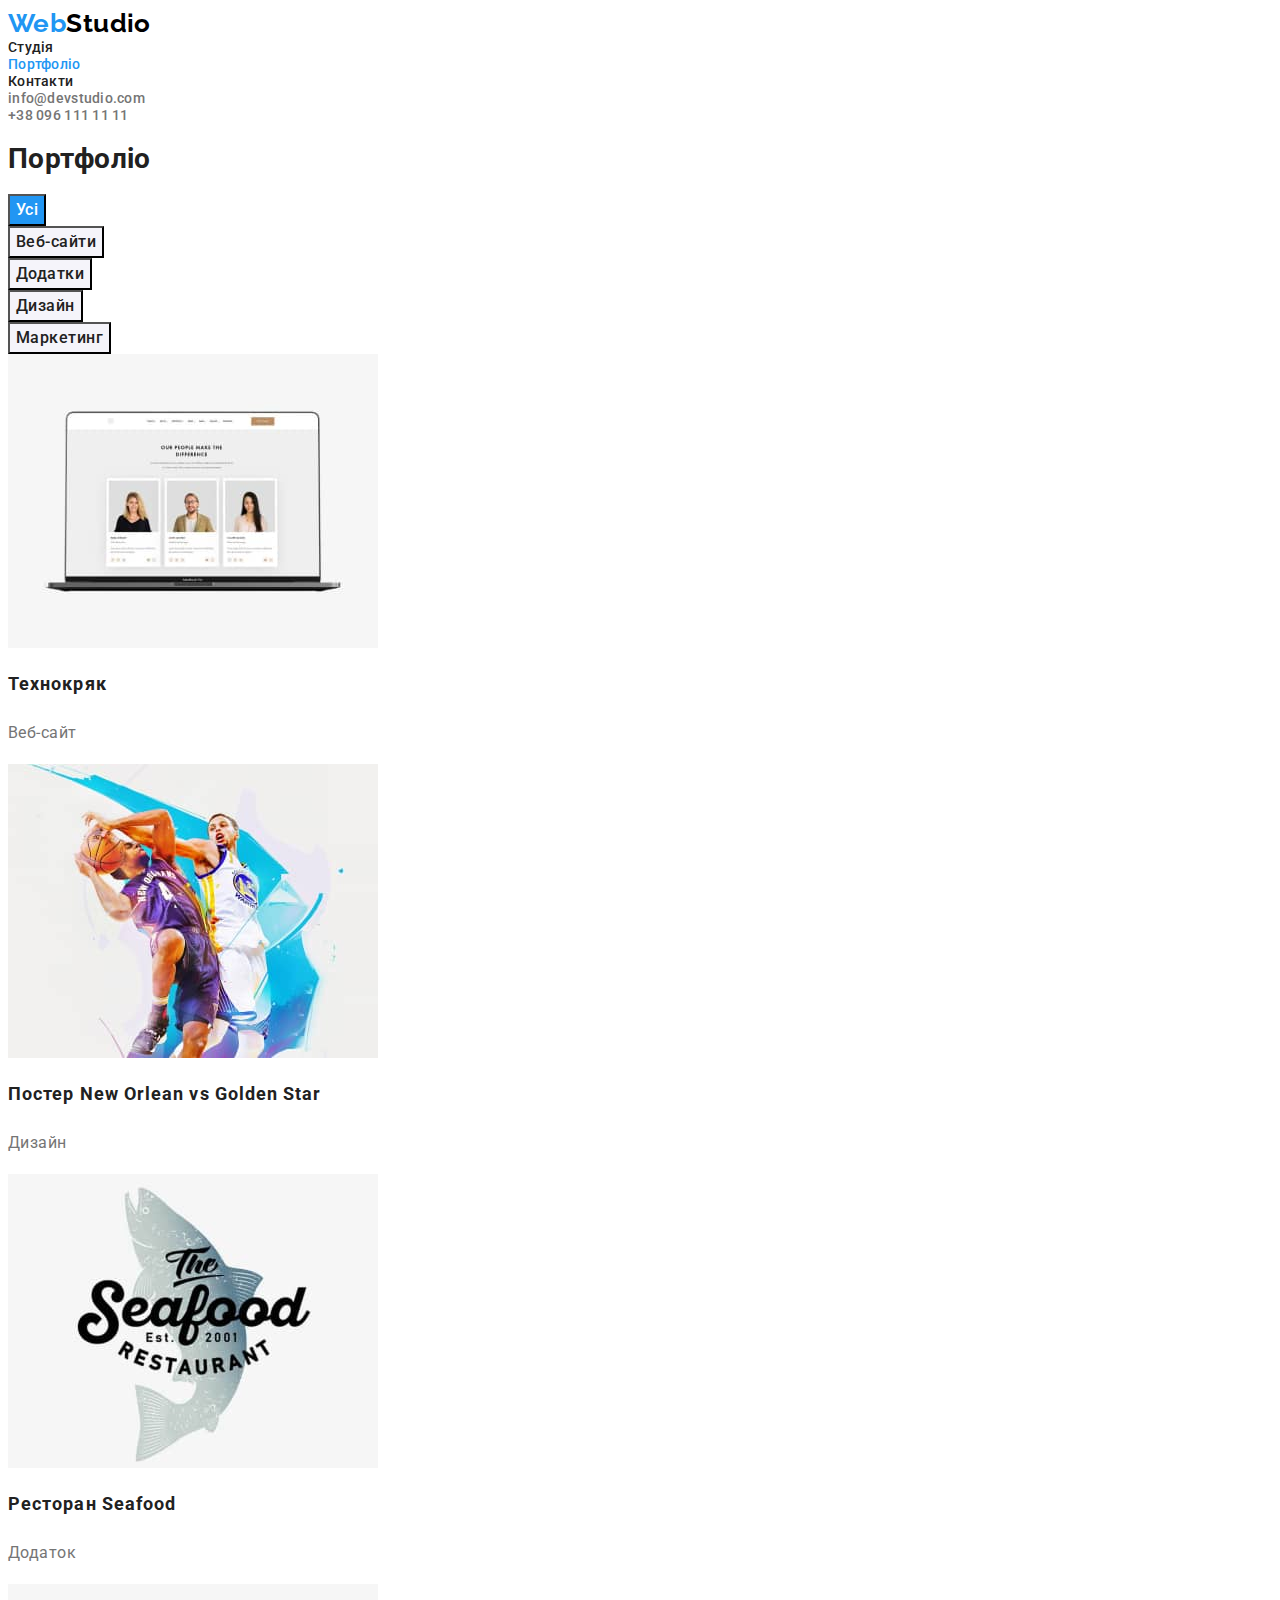
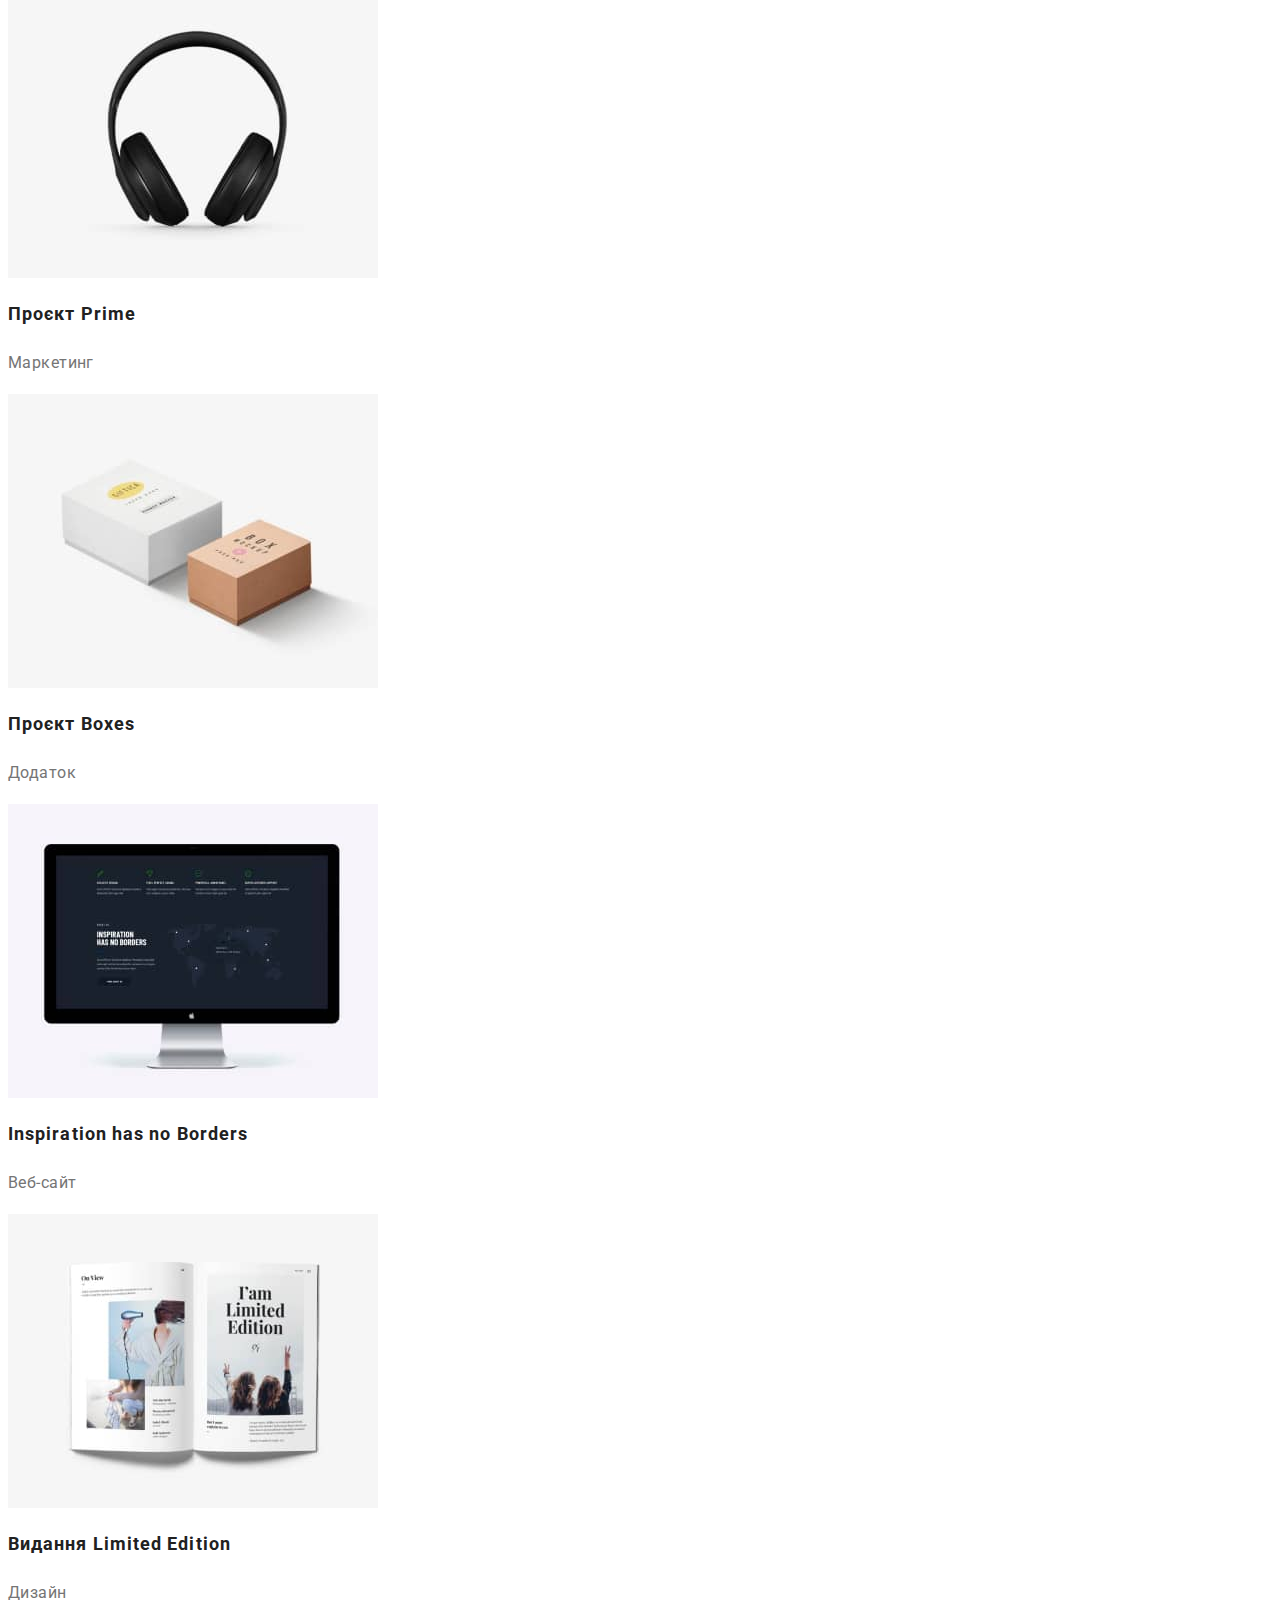
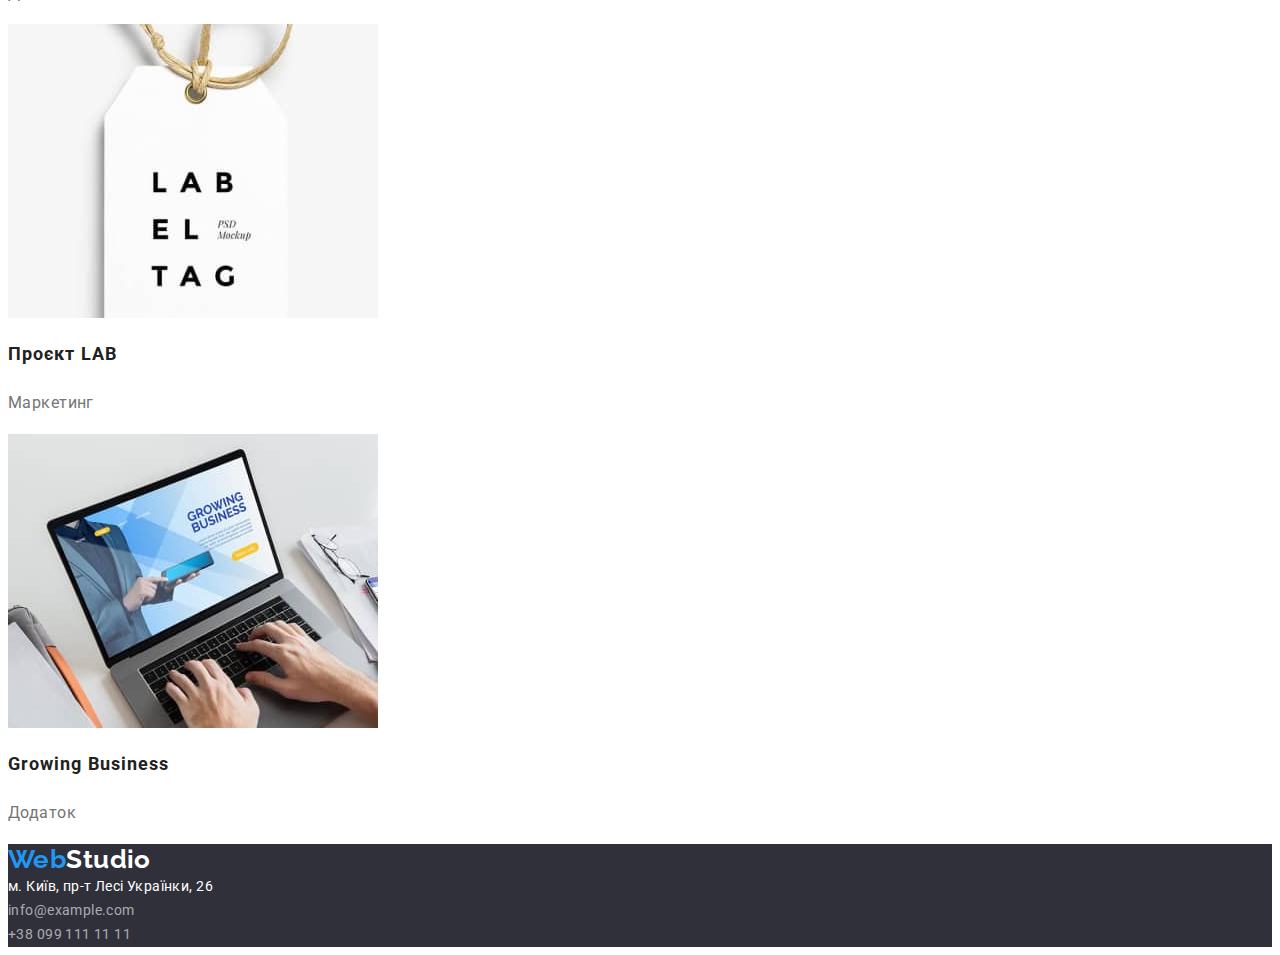
==== portfolio.html @ 36d88df8 "Initial commit" ====
<!DOCTYPE html>
<html lang="uk">
  <head>
    <meta charset="UTF-8" />
    <meta http-equiv="X-UA-Compatible" content="IE=edge" />
    <meta name="viewport" content="width=device-width, initial-scale=1.0" />
    <title>Портфоліо</title>
    <link rel="preconnect" href="https://fonts.googleapis.com" />
    <link rel="preconnect" href="https://fonts.gstatic.com" crossorigin />
    <link
      href="https://fonts.googleapis.com/css2?family=Raleway:wght@700&family=Roboto:wght@400;500;700;900&display=swap"
      rel="stylesheet"
    />
    <link rel="stylesheet" href="./css/styles.css">
  </head>
  <body>
     <!-- Header -->
     <header class="header">
      <nav class="site-nav" >
        <a class="link logo" href="./index.html">Web<span class="logo-header">Studio</span></a>
        <ul class="list site-nav-list">
          <li>
            <a class="link site-nav-link " href="./index.html">Студія</a>
          </li>
          <li>
            <a class="link site-nav-link current-link" href="./portfolio.html">Портфоліо</a>
          </li>
          <li>
            <a class="link site-nav-link " href="">Контакти</a>
          </li>
        </ul>
      </nav>
      <ul class="list header-contacts">
        <li><a class="link header-contacts-link " href="malito:info@devstudio.com">info@devstudio.com</a></li>
        <li><a class="link header-contacts-link" href="tel:+380961111111">+38 096 111 11 11</a></li>
      </ul>
    </header>
      <main>
        <!-- Portfolio -->
        <section class="portfolio">
            <h1 class="title">Портфоліо</h1>
            <ul class="list filter-list">
                <li><button class="filter-btn current-btn" type="button">Усі</button></li>
                <li><button class="filter-btn" type="button">Веб-сайти</button></li>
                <li><button class="filter-btn" type="button">Додатки</button></li>
                <li><button class="filter-btn" type="button">Дизайн</button></li>
                <li><button class="filter-btn" type="button">Маркетинг</button></li>
            </ul>
            <ul class="list portfolio-list">
                <li>
                    <img src="./images/portfolio/tehno.jpg" alt="веб-сайту Технокряк" width="370" height="294">
                    <h2 class="portfolio-title">Технокряк</h2>
                    <p class="portfolio-text">Веб-сайт</p>
                </li>
                <li>
                    <img src="./images/portfolio/new-orlean.jpg" alt="два чолвіка грають в батскетбол" width="370" height="294">
                    <h2 class="portfolio-title">Постер New Orlean vs Golden Star</h2>
                    <p class="portfolio-text">Дизайн</p>
                </li>
                <li>
                    <img src="./images/portfolio/seafood.jpg" alt="логотип ресторану" width="370" height="294">
                    <h2 class="portfolio-title">Ресторан Seafood</h2>
                    <p class="portfolio-text">Додаток</p>
                </li>
                <li>
                    <img src="./images/portfolio/prime.jpg" alt="чорні навушники" width="370" height="294">
                    <h2 class="portfolio-title">Проєкт Prime</h2>
                    <p class="portfolio-text">Маркетинг</p>
                </li>
                <li>
                    <img src="./images/portfolio/boxes.jpg" alt="одна біла кобка, одна коричнева" width="370" height="294">
                    <h2 class="portfolio-title">Проєкт Boxes</h2>
                    <p class="portfolio-text">Додаток</p>
                </li>
                <li>
                    <img src="./images/portfolio/inspiration.jpg" alt="монітор комп'ютера" width="370" height="294">
                    <h2 class="portfolio-title">Inspiration has no Borders</h2>
                    <p class="portfolio-text">Веб-сайт</p>
                </li>
                <li>
                    <img src="./images/portfolio/limited-edition.jpg" alt="відкритий журнал" width="370" height="294">
                    <h2 class="portfolio-title">Видання Limited Edition</h2>
                    <p class="portfolio-text">Дизайн</p>
                </li>
                <li>
                    <img src="./images/portfolio/lab.jpg" alt="біла лейба" width="370" height="294">
                    <h2 class="portfolio-title">Проєкт LAB</h2>
                    <p class="portfolio-text">Маркетинг</p>
                </li>
                <li>
                    <img src="./images/portfolio/growing.jpg" alt="людина друкує на ноутбуці" width="370" height="294">
                    <h2 class="portfolio-title">Growing Business</h2>
                    <p class="portfolio-text">Додаток</p>
                </li>
            </ul>
        </section>
      </main>
      <!-- Footer -->
      <footer class="footer">
        <a class="link logo" href="./index.html">Web<span class="logo-footer">Studio</span> </a>
        <address>
          <ul class="list footer-list">
            <li>
              <a class="link footer-link"
                href="https://goo.gl/maps/osZWfCpVYim8cWyT9"
                rel="noopener noreferrer nofollow"
                target="_blank"
                >м. Київ, пр-т Лесі Українки, 26</a
              >
            </li>
            <li><a class="link footer-contacts" href="mailto:info@example.com">info@example.com</a></li>
            <li><a class="link footer-contacts" href="tel:+380991111111">+38 099 111 11 11</a></li>
          </ul>
        </address>
      </footer>
  </body>
</html>
---- css/styles.css ----
:root {
  --main-color: #212121;
  --secondary-color: #757575;
  --accent-color: #2196f3;
  --main-bg-color: #ffffff;
  --letter-spacing: 0.03em;
  --main-indent-padding: 94px;
}

body {
  font-family: "Roboto", sans-serif;
  font-size: 14px;
  letter-spacing: var(--letter-spacing);
  color: var(--main-color);
}
/* Стилі утіліти */

.list {
  list-style: none;
  padding-left: 0;
  margin-top: 0;
  margin-bottom: 0;
}

.link {
  text-decoration: none;
  color: currentColor;
}
/* -------------------------- */
.logo {
  font-family: "Raleway";
  font-weight: 700;
  font-size: 26px;
  line-height: 1.19;

  color: var(--accent-color);
}

/* Стилі для header */

.logo-header {
  color: #000000;
}

.site-nav-link {
  font-weight: 500;
  font-size: 14px;
  line-height: 1.14;
  letter-spacing: 0.02em;
}
.site-nav-link:hover,
.site-nav-link:focus {
  color: var(--accent-color);
}
.current-link {
  color: var(--accent-color);
}

.header-contacts-link {
  font-weight: 500;
  font-size: 14px;
  line-height: 1.14;
  letter-spacing: 0.02em;

  color: var(--secondary-color);
}
.header-contacts-link:hover,
.header-contacts-link:focus {
  color: var(--accent-color);
}

/* Стилі секції Герой */

.hero {
  background-color: #2f303a;
}

.hero-title {
  font-weight: 900;
  font-size: 44px;
  line-height: 1.36;
  text-align: center;
  letter-spacing: 0.06em;
  text-transform: uppercase;

  color: #ffffff;
}

.hero-btn {
  font-family: "Roboto";
  font-weight: 700;
  font-size: 16px;
  line-height: 1.88;
  letter-spacing: 0.06em;

  color: #ffffff;
  background-color: var(--accent-color);
}

/* Стилі секциї Features */
.features-title {
  font-size: 14px;
  line-height: 1.14;

  text-transform: uppercase;
}

.features-text {
  line-height: 1.71;

  color: var(--secondary-color);
}
/* Загальний стиль для заголовків секції */
.section-title {
  font-size: 36px;
  line-height: 1.16;
  text-align: center;
}

/* Стилі секції Projects */

/* Стилі для секції Team */
.team {
  background-color: #f5f4fa;
}
.team-list-title {
  font-size: 16px;
  line-height: 1.18;
}

.team-list-text {
  font-size: 16px;
  line-height: 1.18;

  color: var(--secondary-color);
}
/* Стилі для Footer */

.footer {
  background-color: #2f303a;
}

.logo-footer {
  color: #ffffff;
}

.footer-link {
  font-style: normal;
  line-height: 1.71;

  color: #ffffff;
}

.footer-contacts {
  line-height: 1.71;
  font-style: normal;

  color: rgba(255, 255, 255, 0.6);
}
.footer-contacts:hover,
.footer-contacts:focus {
  color: var(--accent-color);
}

/* Сторінка Portfolio */

.filter-btn {
  font-family: "Roboto";
  font-weight: 500;
  font-size: 16px;
  line-height: 1.62;
  letter-spacing: 0.03em;

  color: var(--main-color);
  background-color: #f5f4fa;

  cursor: pointer;
}
.filter-btn:hover,
.filter-btn:focus {
  background-color: var(--accent-color);
  color: #ffffff;
}
.current-btn {
  background-color: var(--accent-color);
  color: #ffffff;
}

.portfolio-title {
  font-size: 18px;
  line-height: 2;
  letter-spacing: 0.06em;
}

.portfolio-text {
  font-size: 16px;
  line-height: 1.88;

  color: var(--secondary-color);
}
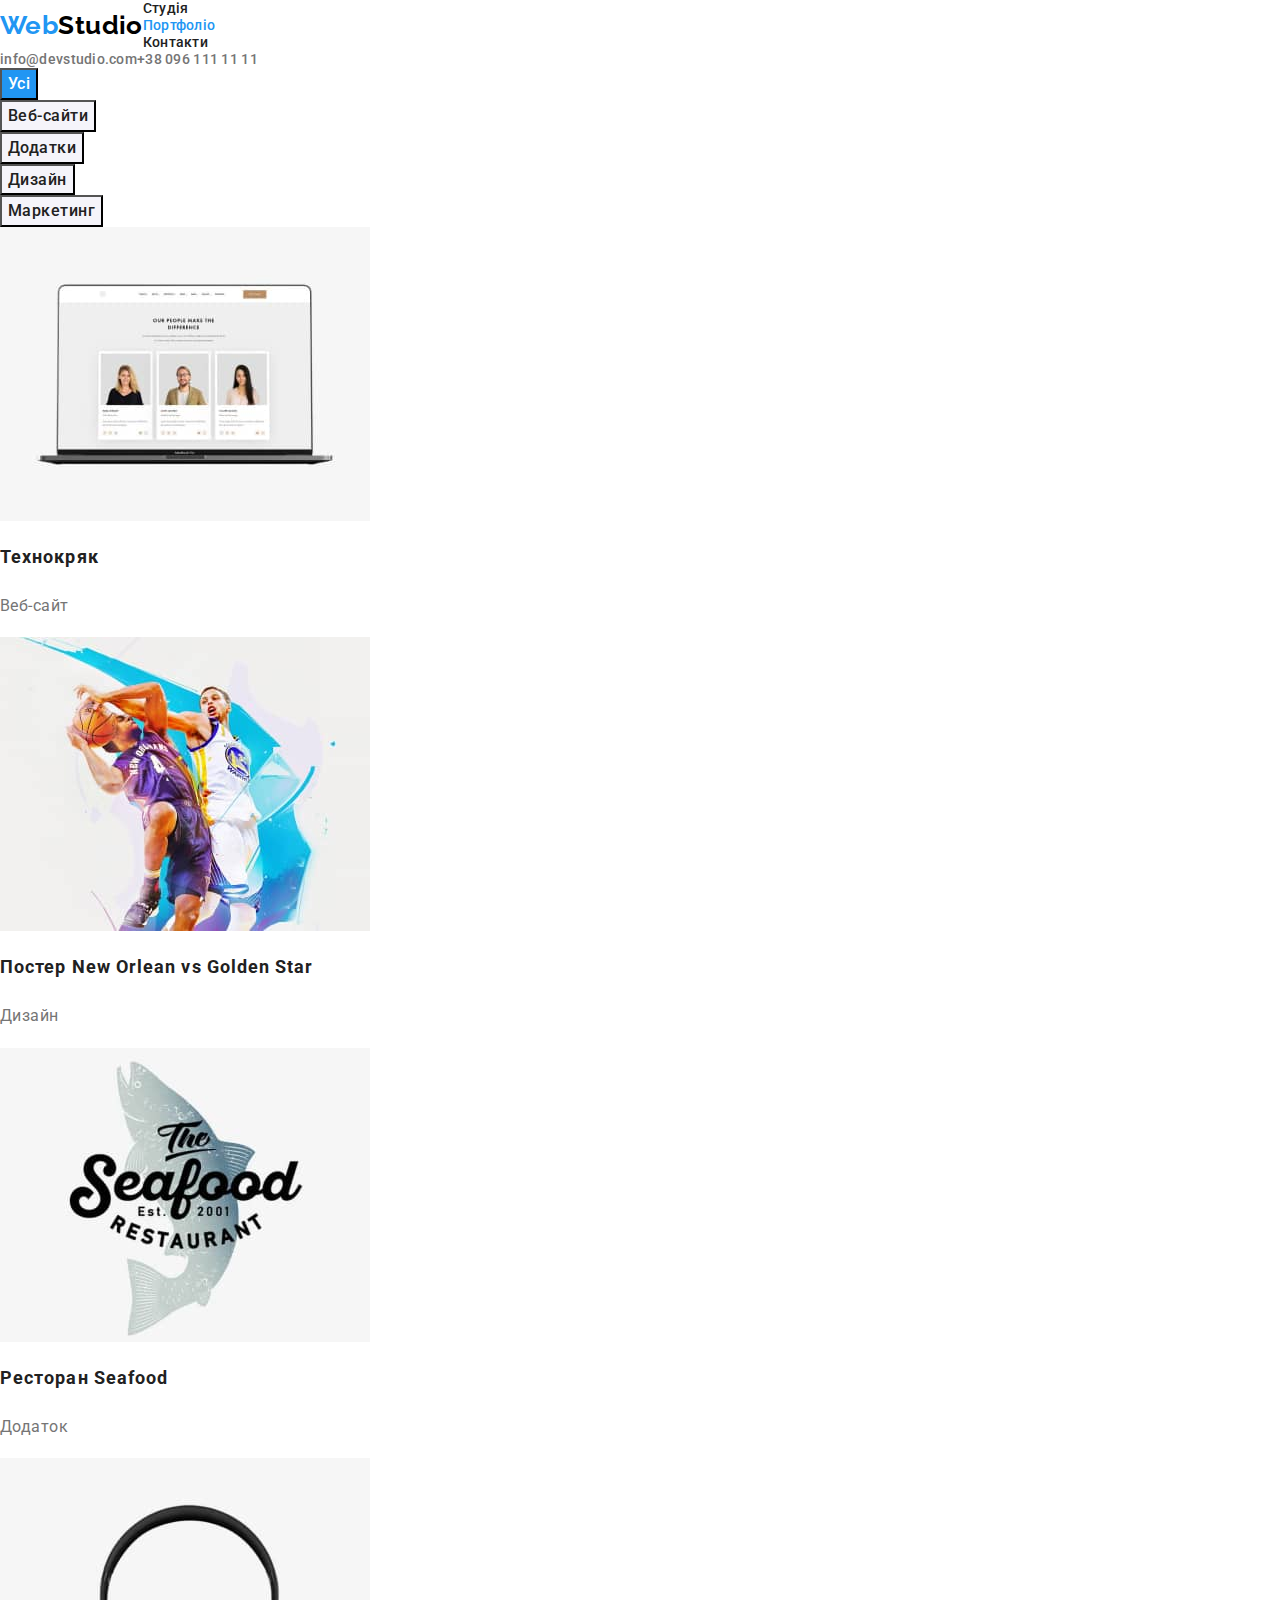
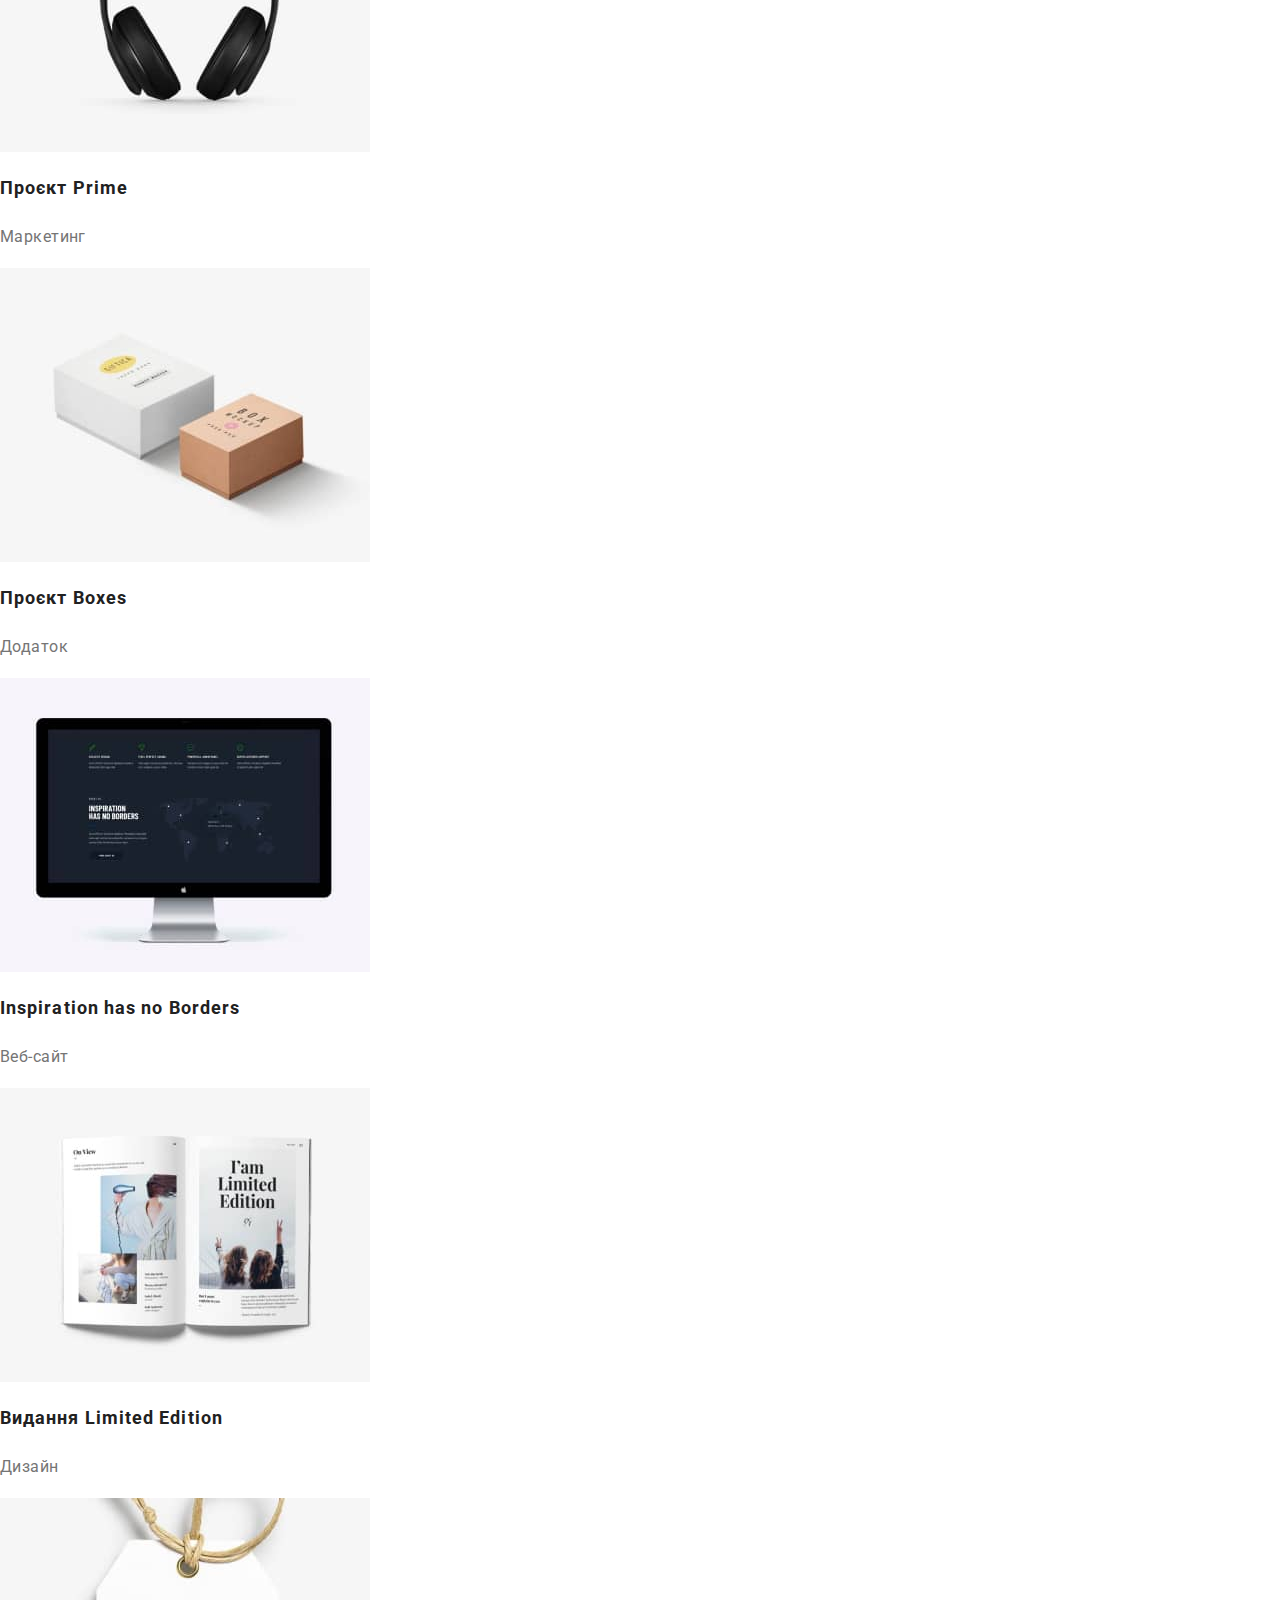
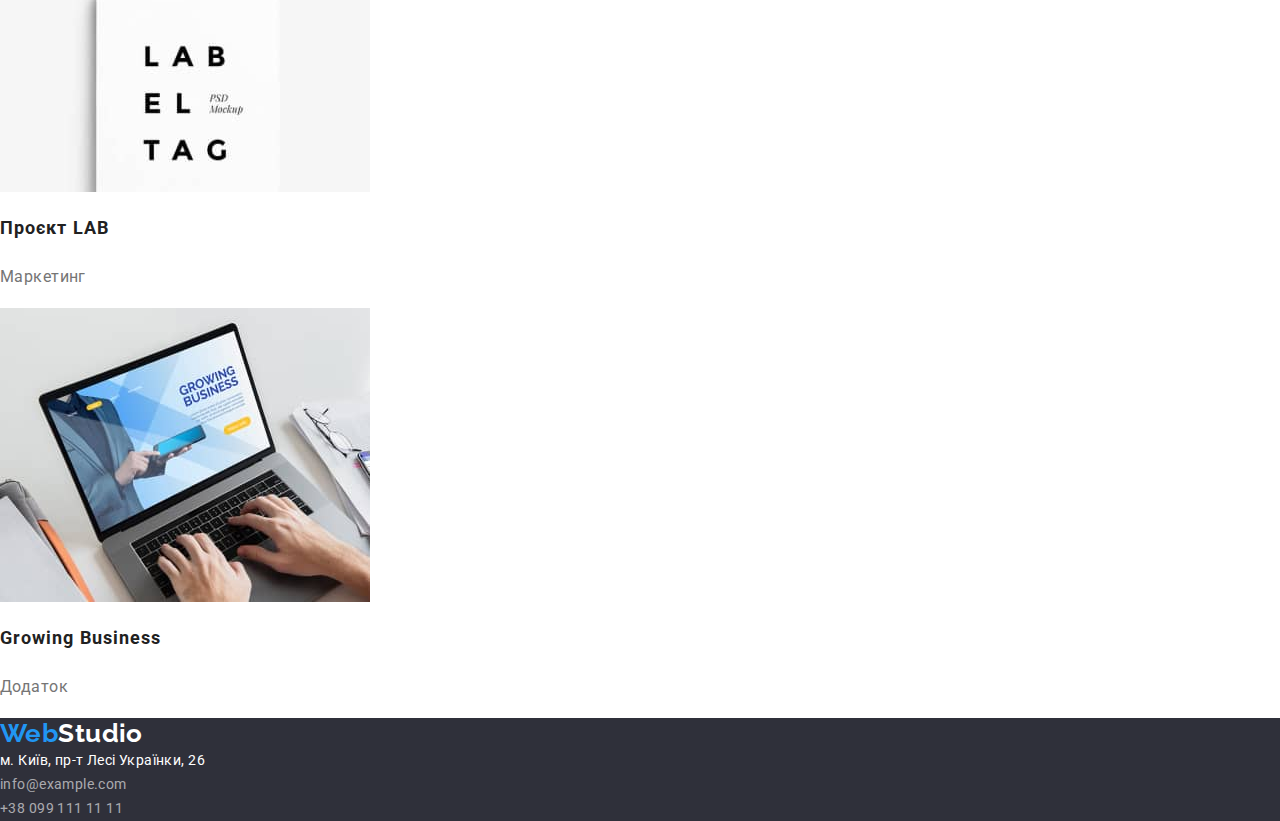
==== commit de3aabd9: "Добавила файл normalize. Добавила стили" ====
--- a/portfolio.html
+++ b/portfolio.html
@@ -11,6 +11,7 @@
       href="https://fonts.googleapis.com/css2?family=Raleway:wght@700&family=Roboto:wght@400;500;700;900&display=swap"
       rel="stylesheet"
     />
+    <link rel="stylesheet" href="https://cdnjs.cloudflare.com/ajax/libs/modern-normalize/1.1.0/modern-normalize.min.css">
     <link rel="stylesheet" href="./css/styles.css">
   </head>
   <body>
--- a/css/styles.css
+++ b/css/styles.css
@@ -13,6 +13,8 @@
   letter-spacing: var(--letter-spacing);
   color: var(--main-color);
 }
+
+
 /* Стилі утіліти */
 
 .list {
@@ -26,7 +28,24 @@
   text-decoration: none;
   color: currentColor;
 }
+
+
+
 /* -------------------------- */
+
+
+.container {
+  max-width: 1200px;
+  padding-left: 15px;
+  padding-right: 15px;
+  margin: 0 auto;
+}
+
+.section {
+  padding-top: 94px;
+  padding-bottom: 94px;
+}
+
 .logo {
   font-family: "Raleway";
   font-weight: 700;
@@ -36,13 +55,49 @@
   color: var(--accent-color);
 }
 
+/* Загальний стиль для заголовків секції */
+.section-title {
+  margin-top: 0;
+  margin-bottom: 50px;
+
+  font-size: 36px;
+  line-height: 1.16;
+  text-align: center;
+}
+
 /* Стилі для header */
+
+.header-flex-container {
+  display: flex;
+  align-items: center;
+}
+
+/* -----навигація ------*/
+.site-nav {
+  display: flex;
+  align-items: center;
+}
 
 .logo-header {
   color: #000000;
 }
 
+.site-nav__list {
+  display: flex;
+  margin-left: 93px;
+  padding-top: 32px;
+  padding-bottom: 32px;
+}
+
+.site-nav__item {
+  margin-right: 50px;
+}
+.site-nav__item:last-child {
+  margin-right: 0;
+}
+
 .site-nav-link {
+
   font-weight: 500;
   font-size: 14px;
   line-height: 1.14;
@@ -56,7 +111,21 @@
   color: var(--accent-color);
 }
 
+/* ----контакти хедера */
+.header-contacts {
+  display: flex;
+  margin-left: auto;
+}
+
+.header-contacts__item {
+  margin-right: 50px;
+}
+.header-contacts__item:last-child {
+  margin-right: 0;
+}
+
 .header-contacts-link {
+
   font-weight: 500;
   font-size: 14px;
   line-height: 1.14;
@@ -72,10 +141,17 @@
 /* Стилі секції Герой */
 
 .hero {
+  padding-top: 200px;
+  padding-bottom: 200px;
+
+  text-align: center;
   background-color: #2f303a;
 }
 
+
 .hero-title {
+  max-width: 696px;
+  margin: 0 auto 30px;
   font-weight: 900;
   font-size: 44px;
   line-height: 1.36;
@@ -87,6 +163,9 @@
 }
 
 .hero-btn {
+  padding: 10px 32px;
+  border-radius: 4px;
+  border: transparent;
   font-family: "Roboto";
   font-weight: 700;
   font-size: 16px;
@@ -98,7 +177,25 @@
 }
 
 /* Стилі секциї Features */
+.title {
+  margin: 0;
+  display: none;
+}
+
+.features-list {
+  display: flex;
+  flex-wrap: wrap;
+  margin-right: -30px;
+}
+
+.features-item {
+  flex-basis: calc(100% / 4 - 30px);
+  margin-right: 30px;
+}
+
 .features-title {
+  margin-bottom: 10px;
+  margin-top: 0;
   font-size: 14px;
   line-height: 1.14;
 
@@ -106,18 +203,30 @@
 }
 
 .features-text {
+  margin: 0;
+
   line-height: 1.71;
 
   color: var(--secondary-color);
 }
-/* Загальний стиль для заголовків секції */
-.section-title {
-  font-size: 36px;
-  line-height: 1.16;
-  text-align: center;
-}
+
 
 /* Стилі секції Projects */
+
+.projects {
+  padding-top: 0;
+}
+
+.projects-list {
+  display: flex;
+  flex-wrap: wrap;
+  margin-left: -30px;
+}
+.projects-item {
+  flex-basis: calc(100% / 3 - 30px);
+  margin-left: 30px;
+}
+
 
 /* Стилі для секції Team */
 .team {
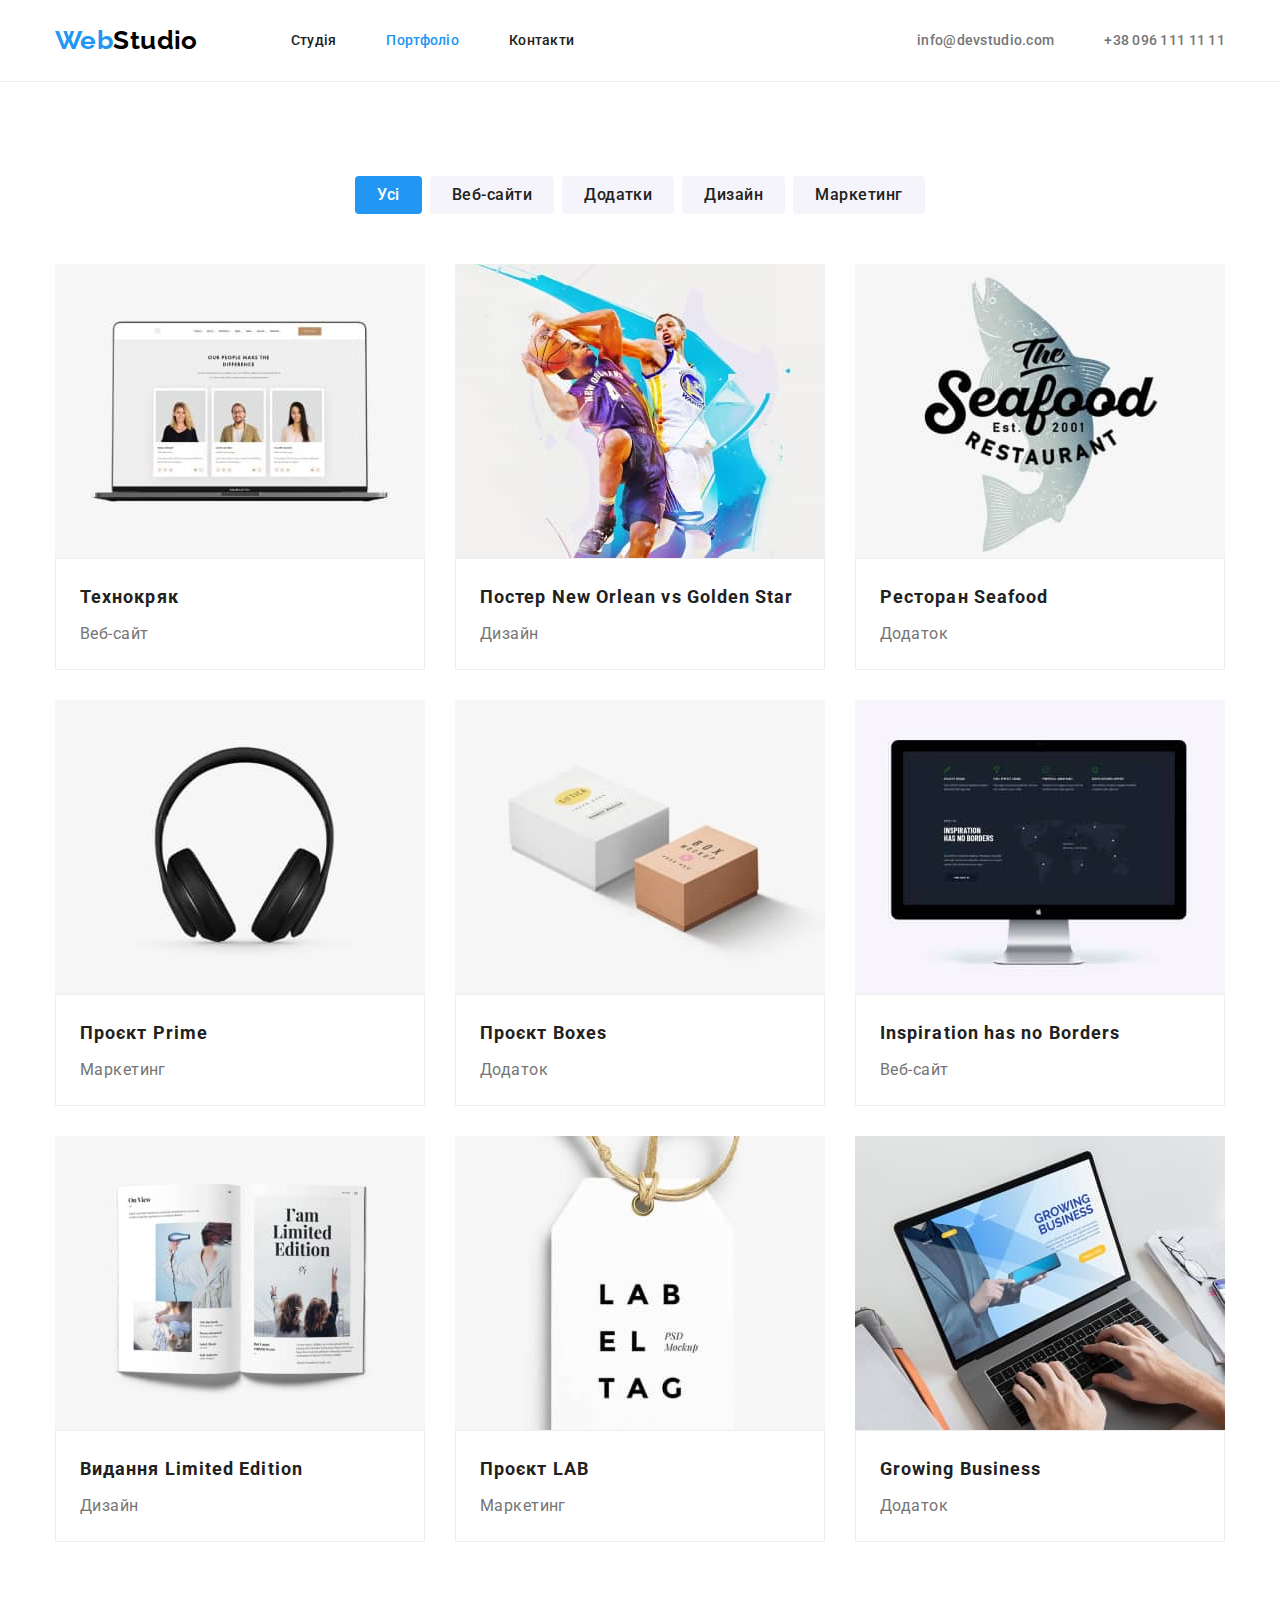
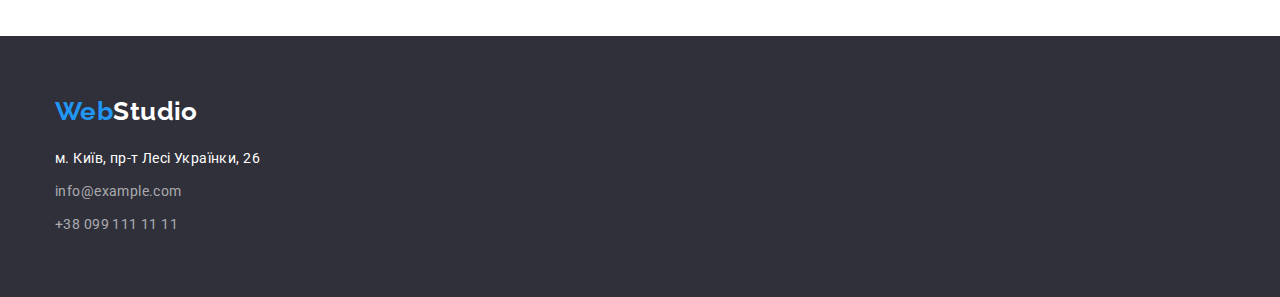
==== commit c5b31930: "Добавила стили" ====
--- a/portfolio.html
+++ b/portfolio.html
@@ -11,108 +11,221 @@
       href="https://fonts.googleapis.com/css2?family=Raleway:wght@700&family=Roboto:wght@400;500;700;900&display=swap"
       rel="stylesheet"
     />
-    <link rel="stylesheet" href="https://cdnjs.cloudflare.com/ajax/libs/modern-normalize/1.1.0/modern-normalize.min.css">
-    <link rel="stylesheet" href="./css/styles.css">
+    <link
+      rel="stylesheet"
+      href="https://cdnjs.cloudflare.com/ajax/libs/modern-normalize/1.1.0/modern-normalize.min.css"
+    />
+    <link rel="stylesheet" href="./css/styles.css" />
   </head>
   <body>
-     <!-- Header -->
-     <header class="header">
-      <nav class="site-nav" >
-        <a class="link logo" href="./index.html">Web<span class="logo-header">Studio</span></a>
-        <ul class="list site-nav-list">
-          <li>
-            <a class="link site-nav-link " href="./index.html">Студія</a>
-          </li>
-          <li>
-            <a class="link site-nav-link current-link" href="./portfolio.html">Портфоліо</a>
-          </li>
-          <li>
-            <a class="link site-nav-link " href="">Контакти</a>
-          </li>
-        </ul>
-      </nav>
-      <ul class="list header-contacts">
-        <li><a class="link header-contacts-link " href="malito:info@devstudio.com">info@devstudio.com</a></li>
-        <li><a class="link header-contacts-link" href="tel:+380961111111">+38 096 111 11 11</a></li>
-      </ul>
+    <!-- Header -->
+    <header class="header">
+      <div class="container">
+        <div class="header-flex-container">
+          <nav class="site-nav">
+            <a class="link logo" href="./index.html"
+              >Web<span class="logo-header">Studio</span></a
+            >
+            <ul class="list site-nav__list">
+              <li class="site-nav__item">
+                <a class="link site-nav-link" href="./index.html">Студія</a>
+              </li>
+              <li class="site-nav__item">
+                <a
+                  class="link site-nav-link current-link"
+                  href="./portfolio.html"
+                  >Портфоліо</a
+                >
+              </li>
+              <li class="site-nav__item">
+                <a class="link site-nav-link" href="">Контакти</a>
+              </li>
+            </ul>
+          </nav>
+          <ul class="list header-contacts">
+            <li class="header-contacts__item">
+              <a
+                class="link header-contacts-link"
+                href="malito:info@devstudio.com"
+                >info@devstudio.com</a
+              >
+            </li>
+            <li class="header-contacts__item">
+              <a class="link header-contacts-link" href="tel:+380961111111"
+                >+38 096 111 11 11</a
+              >
+            </li>
+          </ul>
+        </div>
+      </div>
     </header>
-      <main>
-        <!-- Portfolio -->
-        <section class="portfolio">
-            <h1 class="title">Портфоліо</h1>
-            <ul class="list filter-list">
-                <li><button class="filter-btn current-btn" type="button">Усі</button></li>
-                <li><button class="filter-btn" type="button">Веб-сайти</button></li>
-                <li><button class="filter-btn" type="button">Додатки</button></li>
-                <li><button class="filter-btn" type="button">Дизайн</button></li>
-                <li><button class="filter-btn" type="button">Маркетинг</button></li>
-            </ul>
-            <ul class="list portfolio-list">
-                <li>
-                    <img src="./images/portfolio/tehno.jpg" alt="веб-сайту Технокряк" width="370" height="294">
-                    <h2 class="portfolio-title">Технокряк</h2>
-                    <p class="portfolio-text">Веб-сайт</p>
-                </li>
-                <li>
-                    <img src="./images/portfolio/new-orlean.jpg" alt="два чолвіка грають в батскетбол" width="370" height="294">
-                    <h2 class="portfolio-title">Постер New Orlean vs Golden Star</h2>
-                    <p class="portfolio-text">Дизайн</p>
-                </li>
-                <li>
-                    <img src="./images/portfolio/seafood.jpg" alt="логотип ресторану" width="370" height="294">
-                    <h2 class="portfolio-title">Ресторан Seafood</h2>
-                    <p class="portfolio-text">Додаток</p>
-                </li>
-                <li>
-                    <img src="./images/portfolio/prime.jpg" alt="чорні навушники" width="370" height="294">
-                    <h2 class="portfolio-title">Проєкт Prime</h2>
-                    <p class="portfolio-text">Маркетинг</p>
-                </li>
-                <li>
-                    <img src="./images/portfolio/boxes.jpg" alt="одна біла кобка, одна коричнева" width="370" height="294">
-                    <h2 class="portfolio-title">Проєкт Boxes</h2>
-                    <p class="portfolio-text">Додаток</p>
-                </li>
-                <li>
-                    <img src="./images/portfolio/inspiration.jpg" alt="монітор комп'ютера" width="370" height="294">
-                    <h2 class="portfolio-title">Inspiration has no Borders</h2>
-                    <p class="portfolio-text">Веб-сайт</p>
-                </li>
-                <li>
-                    <img src="./images/portfolio/limited-edition.jpg" alt="відкритий журнал" width="370" height="294">
-                    <h2 class="portfolio-title">Видання Limited Edition</h2>
-                    <p class="portfolio-text">Дизайн</p>
-                </li>
-                <li>
-                    <img src="./images/portfolio/lab.jpg" alt="біла лейба" width="370" height="294">
-                    <h2 class="portfolio-title">Проєкт LAB</h2>
-                    <p class="portfolio-text">Маркетинг</p>
-                </li>
-                <li>
-                    <img src="./images/portfolio/growing.jpg" alt="людина друкує на ноутбуці" width="370" height="294">
-                    <h2 class="portfolio-title">Growing Business</h2>
-                    <p class="portfolio-text">Додаток</p>
-                </li>
-            </ul>
-        </section>
-      </main>
-      <!-- Footer -->
-      <footer class="footer">
-        <a class="link logo" href="./index.html">Web<span class="logo-footer">Studio</span> </a>
+    <main>
+      <!-- Portfolio -->
+      <section class="portfolio section">
+        <div class="container">
+          <h1 class="visually-hidden">Портфоліо</h1>
+          <ul class="list filter-list">
+            <li class="filter-item">
+              <button class="filter-btn current-btn" type="button">Усі</button>
+            </li>
+            <li class="filter-item">
+              <button class="filter-btn" type="button">Веб-сайти</button>
+            </li>
+            <li class="filter-item">
+              <button class="filter-btn" type="button">Додатки</button>
+            </li>
+            <li class="filter-item">
+              <button class="filter-btn" type="button">Дизайн</button>
+            </li>
+            <li class="filter-item">
+              <button class="filter-btn" type="button">Маркетинг</button>
+            </li>
+          </ul>
+          <ul class="list portfolio-list">
+            <li class="portfolio-list-item">
+              <img
+                src="./images/portfolio/tehno.jpg"
+                alt="веб-сайту Технокряк"
+                width="370"
+                height="294"
+              />
+              <div class="wrapper-portfolio">
+                <h2 class="portfolio-title">Технокряк</h2>
+                <p class="portfolio-text">Веб-сайт</p>
+              </div>
+            </li>
+            <li class="portfolio-list-item">
+              <img
+                src="./images/portfolio/new-orlean.jpg"
+                alt="два чолвіка грають в батскетбол"
+                width="370"
+                height="294"
+              />
+              <div class="wrapper-portfolio">
+                <h2 class="portfolio-title">
+                  Постер New Orlean vs Golden Star
+                </h2>
+                <p class="portfolio-text">Дизайн</p>
+              </div>
+            </li>
+            <li class="portfolio-list-item">
+              <img
+                src="./images/portfolio/seafood.jpg"
+                alt="логотип ресторану"
+                width="370"
+                height="294"
+              />
+              <div class="wrapper-portfolio">
+                <h2 class="portfolio-title">Ресторан Seafood</h2>
+                <p class="portfolio-text">Додаток</p>
+              </div>
+            </li>
+            <li class="portfolio-list-item">
+              <img
+                src="./images/portfolio/prime.jpg"
+                alt="чорні навушники"
+                width="370"
+                height="294"
+              />
+              <div class="wrapper-portfolio">
+                <h2 class="portfolio-title">Проєкт Prime</h2>
+                <p class="portfolio-text">Маркетинг</p>
+              </div>
+            </li>
+            <li class="portfolio-list-item">
+              <img
+                src="./images/portfolio/boxes.jpg"
+                alt="одна біла кобка, одна коричнева"
+                width="370"
+                height="294"
+              />
+              <div class="wrapper-portfolio">
+                <h2 class="portfolio-title">Проєкт Boxes</h2>
+                <p class="portfolio-text">Додаток</p>
+              </div>
+            </li>
+            <li class="portfolio-list-item">
+              <img
+                src="./images/portfolio/inspiration.jpg"
+                alt="монітор комп'ютера"
+                width="370"
+                height="294"
+              />
+              <div class="wrapper-portfolio">
+                <h2 class="portfolio-title">Inspiration has no Borders</h2>
+                <p class="portfolio-text">Веб-сайт</p>
+              </div>
+            </li>
+            <li class="portfolio-list-item">
+              <img
+                src="./images/portfolio/limited-edition.jpg"
+                alt="відкритий журнал"
+                width="370"
+                height="294"
+              />
+              <div class="wrapper-portfolio">
+                <h2 class="portfolio-title">Видання Limited Edition</h2>
+                <p class="portfolio-text">Дизайн</p>
+              </div>
+            </li>
+            <li class="portfolio-list-item">
+              <img
+                src="./images/portfolio/lab.jpg"
+                alt="біла лейба"
+                width="370"
+                height="294"
+              />
+              <div class="wrapper-portfolio">
+                <h2 class="portfolio-title">Проєкт LAB</h2>
+                <p class="portfolio-text">Маркетинг</p>
+              </div>
+            </li>
+            <li class="portfolio-list-item">
+              <img
+                src="./images/portfolio/growing.jpg"
+                alt="людина друкує на ноутбуці"
+                width="370"
+                height="294"
+              />
+              <div class="wrapper-portfolio">
+                <h2 class="portfolio-title">Growing Business</h2>
+                <p class="portfolio-text">Додаток</p>
+              </div>
+            </li>
+          </ul>
+        </div>
+      </section>
+    </main>
+    <!-- Footer -->
+    <footer class="footer">
+      <div class="container">
+        <a class="link logo" href="./index.html"
+          >Web<span class="logo-footer">Studio</span>
+        </a>
         <address>
           <ul class="list footer-list">
-            <li>
-              <a class="link footer-link"
+            <li class="footer-item">
+              <a
+                class="link footer-link"
                 href="https://goo.gl/maps/osZWfCpVYim8cWyT9"
                 rel="noopener noreferrer nofollow"
                 target="_blank"
                 >м. Київ, пр-т Лесі Українки, 26</a
               >
             </li>
-            <li><a class="link footer-contacts" href="mailto:info@example.com">info@example.com</a></li>
-            <li><a class="link footer-contacts" href="tel:+380991111111">+38 099 111 11 11</a></li>
+            <li class="footer-item">
+              <a class="link footer-contacts" href="mailto:info@example.com"
+                >info@example.com</a
+              >
+            </li>
+            <li class="footer-item">
+              <a class="link footer-contacts" href="tel:+380991111111"
+                >+38 099 111 11 11</a
+              >
+            </li>
           </ul>
         </address>
-      </footer>
+      </div>
+    </footer>
   </body>
 </html>
--- a/css/styles.css
+++ b/css/styles.css
@@ -12,8 +12,8 @@
   font-size: 14px;
   letter-spacing: var(--letter-spacing);
   color: var(--main-color);
-}
-
+  background-color: #fff;
+}
 
 /* Стилі утіліти */
 
@@ -29,10 +29,31 @@
   color: currentColor;
 }
 
-
+h1,
+h2,
+h3,
+p {
+  margin: 0;
+}
+
+img {
+  display: block;
+}
+
+.visually-hidden {
+  position: absolute;
+  white-space: nowrap;
+  width: 1px;
+  height: 1px;
+  overflow: hidden;
+  border: 0;
+  padding: 0;
+  clip: rect(0 0 0 0);
+  clip-path: inset(50%);
+  margin: -1px;
+}
 
 /* -------------------------- */
-
 
 .container {
   max-width: 1200px;
@@ -66,6 +87,9 @@
 }
 
 /* Стилі для header */
+.header {
+  border-bottom: 1px solid #ececec;
+}
 
 .header-flex-container {
   display: flex;
@@ -97,7 +121,6 @@
 }
 
 .site-nav-link {
-
   font-weight: 500;
   font-size: 14px;
   line-height: 1.14;
@@ -125,7 +148,6 @@
 }
 
 .header-contacts-link {
-
   font-weight: 500;
   font-size: 14px;
   line-height: 1.14;
@@ -147,7 +169,6 @@
   text-align: center;
   background-color: #2f303a;
 }
-
 
 .hero-title {
   max-width: 696px;
@@ -171,16 +192,13 @@
   font-size: 16px;
   line-height: 1.88;
   letter-spacing: 0.06em;
+  cursor: pointer;
 
   color: #ffffff;
   background-color: var(--accent-color);
 }
 
 /* Стилі секциї Features */
-.title {
-  margin: 0;
-  display: none;
-}
 
 .features-list {
   display: flex;
@@ -210,7 +228,6 @@
   color: var(--secondary-color);
 }
 
-
 /* Стилі секції Projects */
 
 .projects {
@@ -227,30 +244,67 @@
   margin-left: 30px;
 }
 
-
 /* Стилі для секції Team */
 .team {
   background-color: #f5f4fa;
 }
+
+.wrapper-team {
+  padding-top: 30px;
+  padding-bottom: 30px;
+}
 .team-list-title {
   font-size: 16px;
   line-height: 1.18;
 }
 
 .team-list-text {
+  margin-top: 10px;
+
   font-size: 16px;
   line-height: 1.18;
 
   color: var(--secondary-color);
 }
+
+.team-list {
+  display: flex;
+  flex-wrap: wrap;
+  text-align: center;
+  margin-left: -30px;
+}
+
+.team-item {
+  flex-basis: calc(100% / 4 - 30px);
+  margin-left: 30px;
+
+  box-shadow: 0px 1px 3px rgba(0, 0, 0, 0.12), 0px 1px 1px rgba(0, 0, 0, 0.14),
+    0px 2px 1px rgba(0, 0, 0, 0.2);
+  border-radius: 0px 0px 4px 4px;
+
+  background: #ffffff;
+}
 /* Стилі для Footer */
 
 .footer {
+  padding-top: 60px;
+  padding-bottom: 60px;
   background-color: #2f303a;
 }
 
 .logo-footer {
   color: #ffffff;
+}
+
+.footer-list {
+  margin-top: 20px;
+}
+
+.footer-item {
+  margin-top: 9px;
+}
+.footer-item:first-child {
+  margin-top: 0;
 }
 
 .footer-link {
@@ -259,6 +313,10 @@
 
   color: #ffffff;
 }
+.footer-link:hover,
+.footer-link:focus {
+  color: var(--accent-color);
+}
 
 .footer-contacts {
   line-height: 1.71;
@@ -274,6 +332,10 @@
 /* Сторінка Portfolio */
 
 .filter-btn {
+  border-radius: 4px;
+  border: transparent;
+  padding: 6px 22px;
+
   font-family: "Roboto";
   font-weight: 500;
   font-size: 16px;
@@ -295,7 +357,30 @@
   color: #ffffff;
 }
 
+.filter-list {
+  display: flex;
+  flex-wrap: wrap;
+  justify-content: center;
+  margin-bottom: 50px;
+}
+
+.filter-item {
+  margin-left: 8px;
+}
+.filter-item:first-child {
+  margin-left: 0;
+}
+
+/*------ Стилі карток портфоліо ------*/
+
+.wrapper-portfolio {
+  padding: 20px 24px;
+  border: 1px solid #eeeeee;
+}
+
 .portfolio-title {
+  margin-bottom: 4px;
+
   font-size: 18px;
   line-height: 2;
   letter-spacing: 0.06em;
@@ -307,3 +392,16 @@
 
   color: var(--secondary-color);
 }
+
+.portfolio-list {
+  display: flex;
+  flex-wrap: wrap;
+  margin-right: -30px;
+  margin-bottom: -30px;
+}
+
+.portfolio-list-item {
+  flex-basis: calc(100% / 3 - 30px);
+  margin-right: 30px;
+  margin-bottom: 30px;
+}
